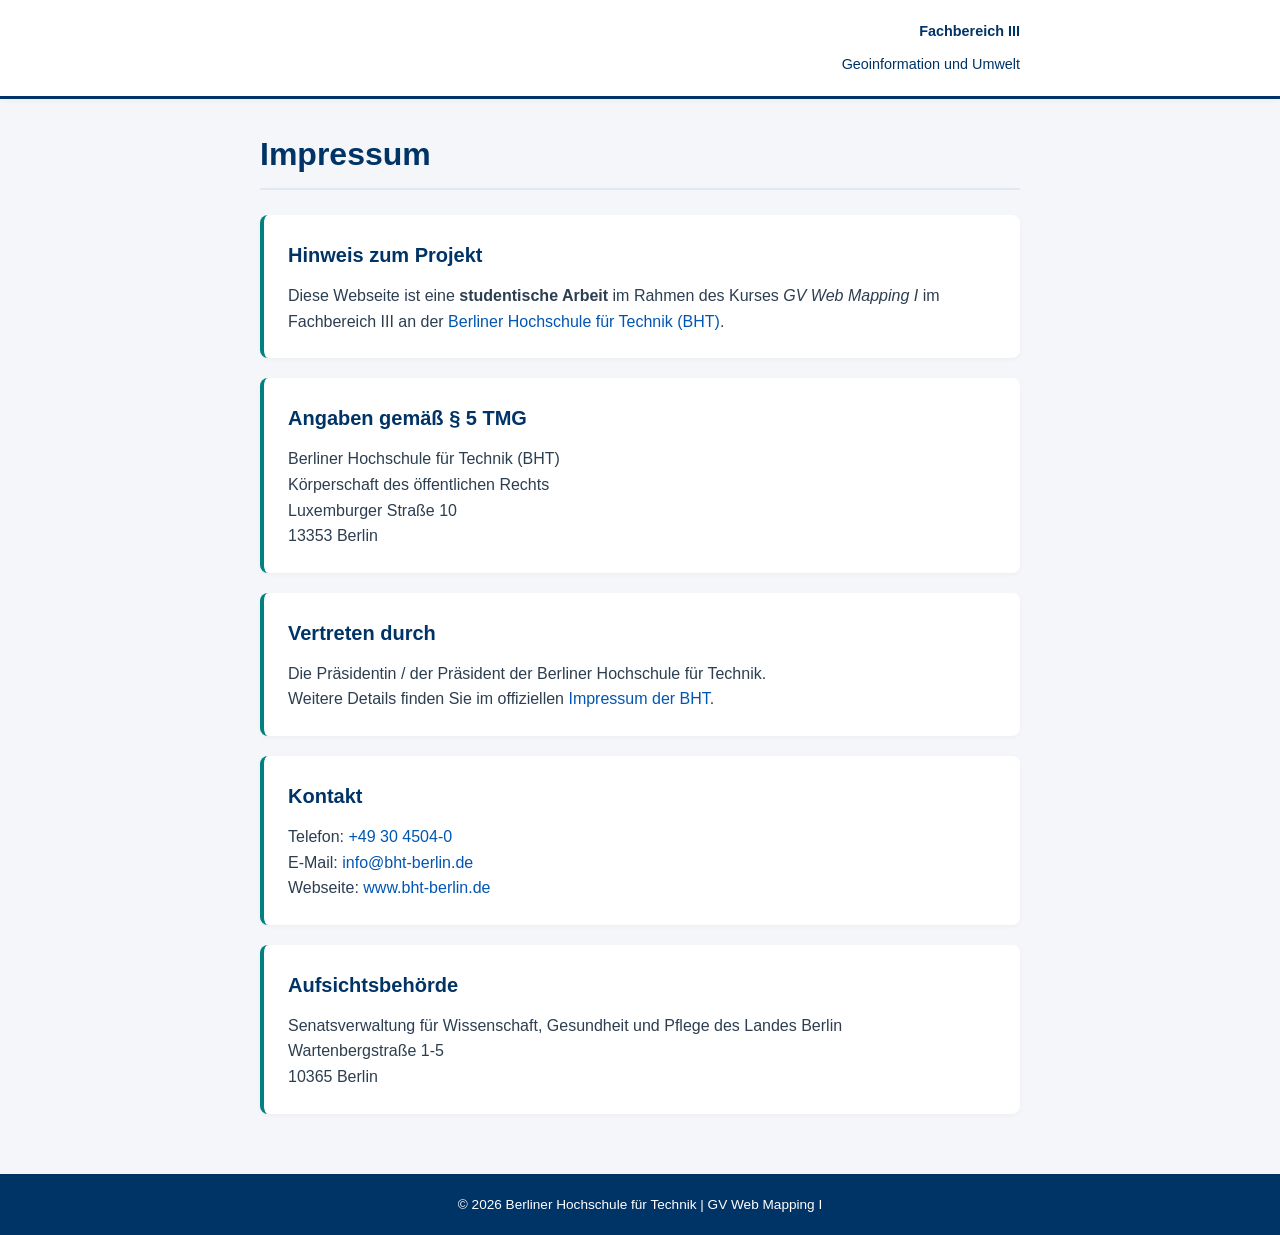
==== impressun.html @ fdd9d549 "Add files via upload" ====
<!DOCTYPE html>
<html lang="de">
<head>
    <meta charset="UTF-8">
    <meta name="viewport" content="width=device-width, initial-scale=1.0">
    <title>Impressum – GV Web Mapping I</title>
    <link rel="stylesheet" href="style.css">
</head>
<body>

    <header class="site-header">
        <div class="container header-flex">
            <a href="https://www.bht-berlin.de" target="_blank" rel="noopener">
                <img src="BHT_Logo_horizontal_Anthrazit_transparent.svg" alt="Logo der Berliner Hochschule für Technik" class="logo">
            </a>
            <div class="header-info">
                <p><strong>Fachbereich III</strong></p>
                <p>Geoinformation und Umwelt</p>
            </div>
        </div>
    </header>

    <main class="container main-content">
        <h1>Impressum</h1>

        <section class="card">
            <h2>Hinweis zum Projekt</h2>
            <p>
                Diese Webseite ist eine <strong>studentische Arbeit</strong> im Rahmen des Kurses 
                <em>GV Web Mapping I</em> im Fachbereich III an der 
                <a href="https://www.bht-berlin.de" target="_blank" rel="noopener">Berliner Hochschule für Technik (BHT)</a>.
            </p>
        </section>

        <section class="card">
            <h2>Angaben gemäß § 5 TMG</h2>
            <p>
                Berliner Hochschule für Technik (BHT)<br>
                Körperschaft des öffentlichen Rechts<br>
                Luxemburger Straße 10<br>
                13353 Berlin
            </p>
        </section>

        <section class="card">
            <h2>Vertreten durch</h2>
            <p>
                Die Präsidentin / der Präsident der Berliner Hochschule für Technik.<br>
                Weitere Details finden Sie im offiziellen 
                <a href="https://www.bht-berlin.de/impressum" target="_blank" rel="noopener">Impressum der BHT</a>.
            </p>
        </section>

        <section class="card">
            <h2>Kontakt</h2>
            <p>
                Telefon: <a href="tel:+493045040">+49 30 4504-0</a><br>
                E-Mail: <a href="mailto:info@bht-berlin.de">info@bht-berlin.de</a><br>
                Webseite: <a href="https://www.bht-berlin.de" target="_blank" rel="noopener">www.bht-berlin.de</a>
            </p>
        </section>

        <section class="card">
            <h2>Aufsichtsbehörde</h2>
            <p>
                Senatsverwaltung für Wissenschaft, Gesundheit und Pflege des Landes Berlin<br>
                Wartenbergstraße 1-5<br>
                10365 Berlin
            </p>
        </section>
    </main>

    <footer class="site-footer">
        <div class="container">
            <p>&copy; 2026 Berliner Hochschule für Technik | GV Web Mapping I</p>
        </div>
    </footer>

</body>
</html>
---- style.css ----
/* ==========================================================================
   1. SCHRIFTART EINBINDEN (@font-face)
   ========================================================================== */
@font-face {
    font-family: 'BHT-Font';
    src: url('fonts/Roboto-Regular.ttf') format('truetype');
    font-weight: normal;
    font-style: normal;
}

@font-face {
    font-family: 'BHT-Font';
    src: url('fonts/Roboto-Bold.ttf') format('truetype');
    font-weight: bold;
    font-style: normal;
}

/* ==========================================================================
   2. GRUNDLEGENDE FORMATIERUNGEN & ABSTÄNDE
   ========================================================================== */
:root {
    --primary-color: #003366; /* BHT-Dunkelblau */
    --accent-color: #008080;  /* Dezentes Teal */
    --bg-color: #f4f6f9;      /* Helles, angenehmes Grau für den Hintergrund */
    --card-bg: #ffffff;       /* Weißer Hintergrund für die Inhaltsboxen */
    --text-color: #2c3e50;    /* Dunkles Grau-Blau für optimale Lesbarkeit */
}

* {
    box-sizing: border-box;
    margin: 0;
    padding: 0;
}

body {
    font-family: 'BHT-Font', sans-serif;
    background-color: var(--bg-color);
    color: var(--text-color);
    line-height: 1.6;
    display: flex;
    flex-direction: column;
    min-height: 100vh;
    padding: 0;
}

/* Zentraler Container für harmonische Seitenränder */
.container {
    width: 100%;
    max-width: 800px;
    margin: 0 auto;
    padding: 0 20px;
}

/* ==========================================================================
   3. HEADER & FOOTER
   ========================================================================== */
.site-header {
    background-color: var(--card-bg);
    border-bottom: 3px solid var(--primary-color);
    padding: 20px 0;
    margin-bottom: 30px;
    box-shadow: 0 2px 4px rgba(0,0,0,0.04);
}

.header-flex {
    display: flex;
    align-items: center;
    justify-content: space-between;
    flex-wrap: wrap;
    gap: 15px;
}

.logo {
    max-height: 55px;
    width: auto;
    display: block;
}

.header-info {
    text-align: right;
    font-size: 0.9rem;
    color: var(--primary-color);
}

.site-footer {
    background-color: var(--primary-color);
    color: #ffffff;
    text-align: center;
    padding: 20px 0;
    font-size: 0.85rem;
    margin-top: auto;
}

/* ==========================================================================
   4. INHALTE & KARTEN-LAYOUT (Abstände zueinander)
   ========================================================================== */
.main-content {
    flex: 1;
    padding-bottom: 40px;
}

h1 {
    color: var(--primary-color);
    font-size: 2rem;
    margin-bottom: 25px;
    border-bottom: 2px solid #e2e8f0;
    padding-bottom: 8px;
}

/* Jedes <section>-Element bildet eine optische Karte mit Abstand */
.card {
    background-color: var(--card-bg);
    padding: 24px;
    margin-bottom: 20px;
    border-radius: 8px;
    box-shadow: 0 2px 4px rgba(0,0,0,0.03);
    border-left: 4px solid var(--accent-color);
}

h2 {
    color: var(--primary-color);
    font-size: 1.25rem;
    margin-bottom: 12px;
}

p {
    margin-bottom: 10px;
}

p:last-child {
    margin-bottom: 0;
}

/* Links */
a {
    color: #0056b3;
    text-decoration: none;
    transition: color 0.2s ease;
}

a:hover, a:focus {
    color: var(--primary-color);
    text-decoration: underline;
}
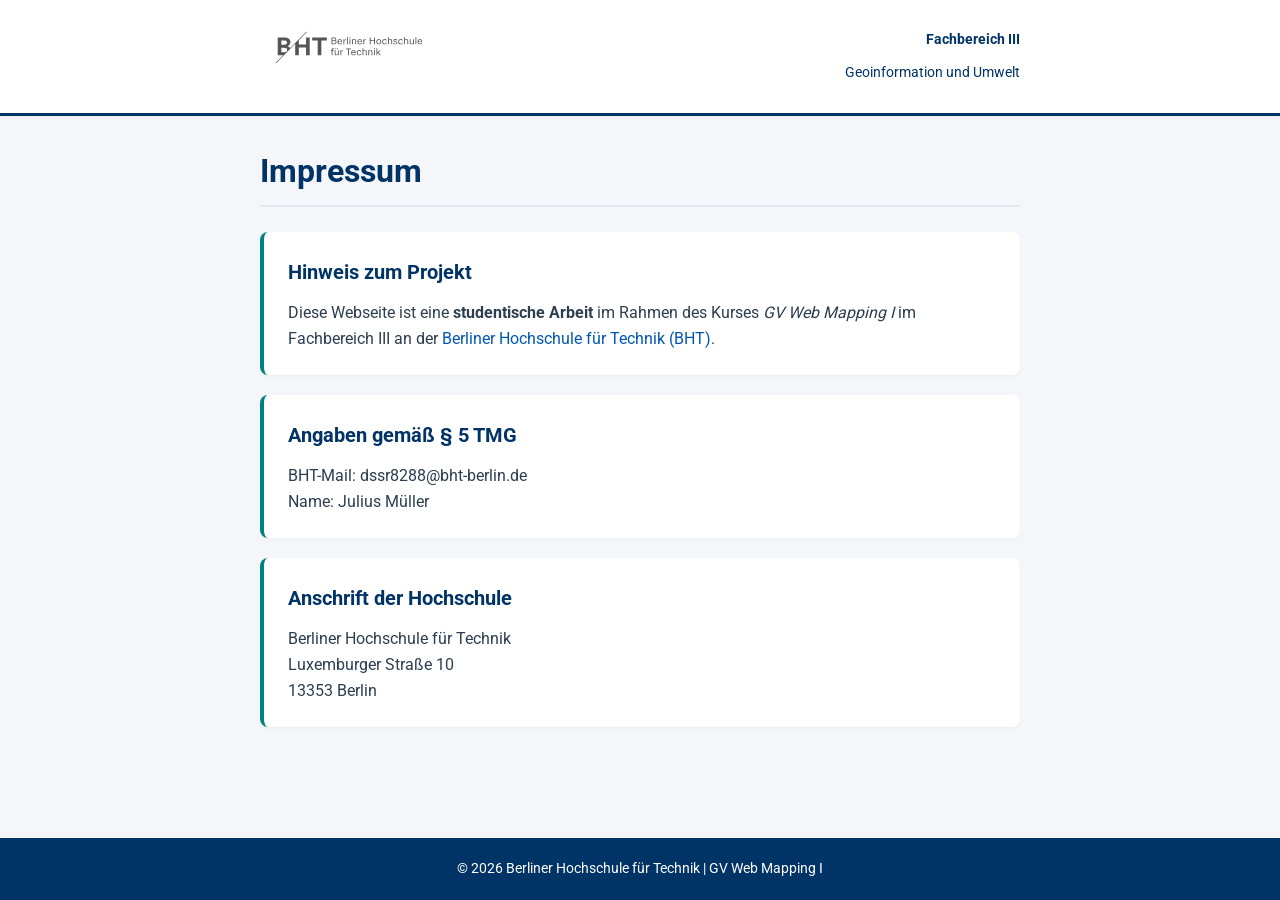
==== commit a83ff3f9: "Roboto schriftarten löschen + index" ====
--- a/impressun.html
+++ b/impressun.html
@@ -8,17 +8,17 @@
 </head>
 <body>
 
-    <header class="site-header">
-        <div class="container header-flex">
-            <a href="https://www.bht-berlin.de" target="_blank" rel="noopener">
-                <img src="BHT_Logo_horizontal_Anthrazit_transparent.svg" alt="Logo der Berliner Hochschule für Technik" class="logo">
-            </a>
-            <div class="header-info">
-                <p><strong>Fachbereich III</strong></p>
-                <p>Geoinformation und Umwelt</p>
-            </div>
+<header class="site-header">
+    <div class="container header-flex">
+        <a href="https://www.bht-berlin.de" target="_blank" rel="noopener">
+            <img src="BHT_Logo_horizontal_Anthrazit_transparent.svg" alt="Logo der Berliner Hochschule für Technik" width="180">
+        </a>
+        <div class="header-info">
+            <p><strong>Fachbereich III</strong></p>
+            <p>Geoinformation und Umwelt</p>
         </div>
-    </header>
+    </div>
+</header>
 
     <main class="container main-content">
         <h1>Impressum</h1>
@@ -35,39 +35,19 @@
         <section class="card">
             <h2>Angaben gemäß § 5 TMG</h2>
             <p>
-                Berliner Hochschule für Technik (BHT)<br>
-                Körperschaft des öffentlichen Rechts<br>
+                BHT-Mail: dssr8288@bht-berlin.de <br>
+                Name: Julius Müller<br>
+            </p>
+        </section>  
+    
+        <section class="card">
+            <h2>Anschrift der Hochschule</h2>
+            <p>
+                Berliner Hochschule für Technik<br>
                 Luxemburger Straße 10<br>
                 13353 Berlin
             </p>
-        </section>
-
-        <section class="card">
-            <h2>Vertreten durch</h2>
-            <p>
-                Die Präsidentin / der Präsident der Berliner Hochschule für Technik.<br>
-                Weitere Details finden Sie im offiziellen 
-                <a href="https://www.bht-berlin.de/impressum" target="_blank" rel="noopener">Impressum der BHT</a>.
-            </p>
-        </section>
-
-        <section class="card">
-            <h2>Kontakt</h2>
-            <p>
-                Telefon: <a href="tel:+493045040">+49 30 4504-0</a><br>
-                E-Mail: <a href="mailto:info@bht-berlin.de">info@bht-berlin.de</a><br>
-                Webseite: <a href="https://www.bht-berlin.de" target="_blank" rel="noopener">www.bht-berlin.de</a>
-            </p>
-        </section>
-
-        <section class="card">
-            <h2>Aufsichtsbehörde</h2>
-            <p>
-                Senatsverwaltung für Wissenschaft, Gesundheit und Pflege des Landes Berlin<br>
-                Wartenbergstraße 1-5<br>
-                10365 Berlin
-            </p>
-        </section>
+            </section>
     </main>
 
     <footer class="site-footer">
--- a/style.css
+++ b/style.css
@@ -3,14 +3,14 @@
    ========================================================================== */
 @font-face {
     font-family: 'BHT-Font';
-    src: url('fonts/Roboto-Regular.ttf') format('truetype');
+    src: url('Roboto-Regular.ttf') format('truetype');
     font-weight: normal;
     font-style: normal;
 }
 
 @font-face {
     font-family: 'BHT-Font';
-    src: url('fonts/Roboto-Bold.ttf') format('truetype');
+    src: url('Roboto-Bold.ttf') format('truetype');
     font-weight: bold;
     font-style: normal;
 }
@@ -142,3 +142,11 @@
     color: var(--primary-color);
     text-decoration: underline;
 }
+
+/* Styling für das BHT-Logo */
+img {
+    max-width: 250px; /* Maximale Breite des Logos */
+    height: auto;     /* Automatische Höhe, damit das Seitenverhältnis stimmt */
+    display: block;   /* Verhindert unerwünschte Abstände unter dem Bild */
+    margin-bottom: 20px; /* Etwas Abstand nach unten zum nächsten Element */
+}
